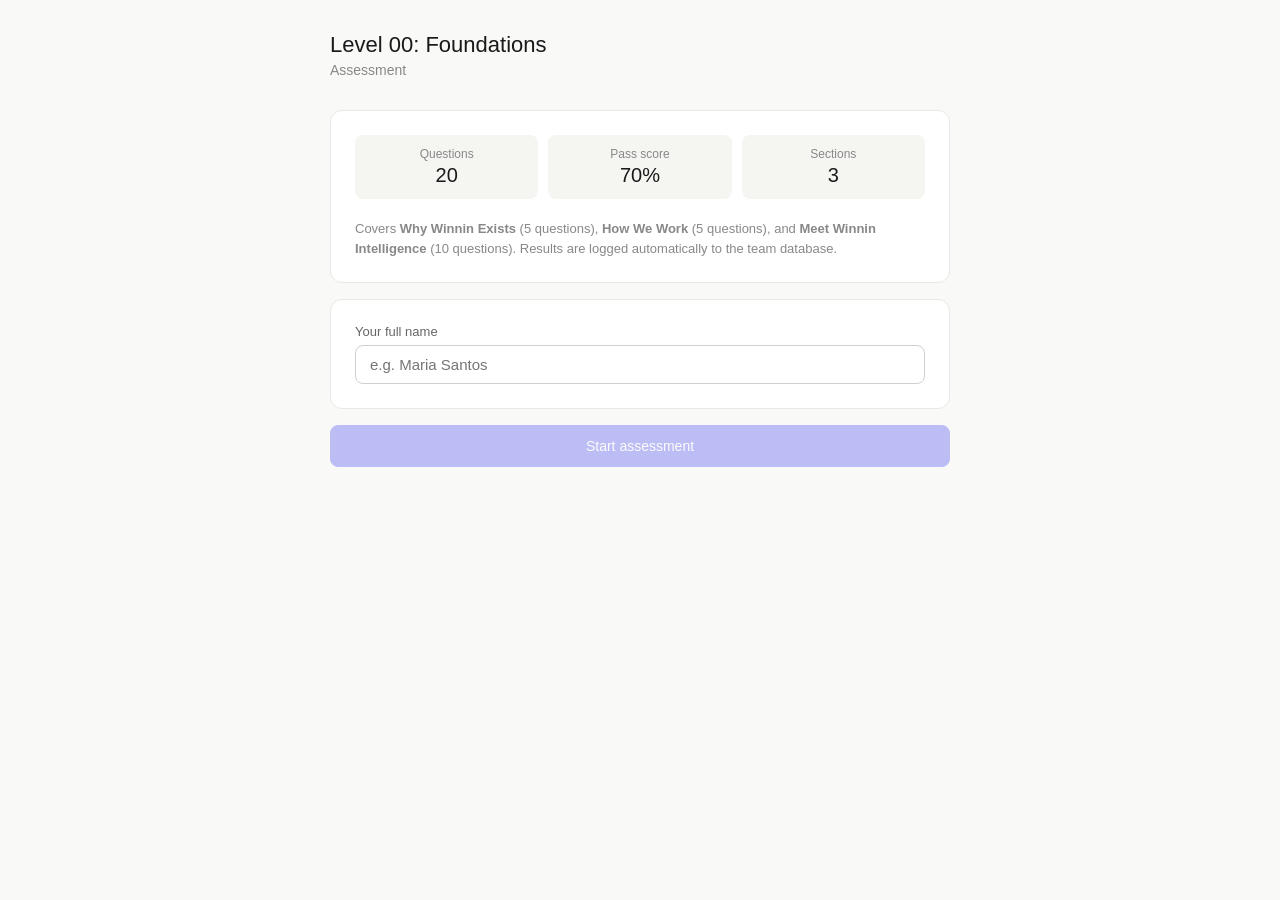
==== assessment.html @ dc9934c0 "Update and rename README.md to assessment.html" ====
<html lang="en">
<head>
<meta charset="UTF-8" />
<meta name="viewport" content="width=device-width, initial-scale=1.0" />
<title>Winnin Education — Level 00 Assessment</title>
<style>
  *{box-sizing:border-box;margin:0;padding:0}
  body{font-family:-apple-system,BlinkMacSystemFont,'Segoe UI',sans-serif;background:#f9f9f8;color:#1a1a1a;min-height:100vh;display:flex;align-items:flex-start;justify-content:center;padding:2rem 1rem}
  .wrap{width:100%;max-width:620px}
  h1{font-size:22px;font-weight:500;margin-bottom:4px}
  .sub{font-size:14px;color:#888;margin-bottom:2rem}
  .card{background:#fff;border:1px solid #e8e8e4;border-radius:12px;padding:1.5rem;margin-bottom:1rem}
  .metrics{display:grid;grid-template-columns:1fr 1fr 1fr;gap:10px;margin-bottom:1.25rem}
  .metric{background:#f5f5f2;border-radius:8px;padding:12px;text-align:center}
  .metric-label{font-size:12px;color:#888;margin-bottom:3px}
  .metric-val{font-size:20px;font-weight:500}
  .hint{font-size:13px;color:#888;line-height:1.5}
  label{display:block;font-size:13px;color:#666;margin-bottom:6px}
  input[type=text]{width:100%;padding:10px 14px;font-size:15px;border:1px solid #d0d0cc;border-radius:8px;background:#fff;color:#1a1a1a;outline:none}
  input[type=text]:focus{border-color:#6366f1}
  .btn{display:inline-block;padding:10px 20px;font-size:14px;border-radius:8px;border:1px solid #d0d0cc;background:#fff;color:#1a1a1a;cursor:pointer;transition:all 0.12s}
  .btn:hover{background:#f5f5f2}
  .btn:disabled{opacity:0.4;cursor:not-allowed}
  .btn-primary{background:#6366f1;color:#fff;border-color:#6366f1}
  .btn-primary:hover{opacity:0.88}
  .btn-full{width:100%;padding:12px}
  .progress-bar{height:4px;background:#e8e8e4;border-radius:2px;overflow:hidden;margin-bottom:1.5rem}
  .progress-fill{height:100%;background:#6366f1;border-radius:2px;transition:width 0.3s}
  .section-pill{display:inline-block;padding:3px 10px;border-radius:20px;font-size:12px;font-weight:500;margin-bottom:0.75rem}
  .s1{background:#ede9fe;color:#5b21b6}
  .s2{background:#fef3c7;color:#92400e}
  .s3{background:#dcfce7;color:#166534}
  .q-text{font-size:15px;font-weight:500;line-height:1.5;margin-bottom:1.25rem}
  .opt{display:block;width:100%;text-align:left;padding:12px 16px;margin:6px 0;background:#fff;border:1px solid #e8e8e4;border-radius:8px;cursor:pointer;font-size:14px;color:#1a1a1a;transition:all 0.12s}
  .opt:hover{border-color:#c0bfff;background:#f5f5fe}
  .opt.selected{border-color:#6366f1;background:#ede9fe;color:#4338ca}
  .opt.correct{border-color:#16a34a;background:#dcfce7;color:#166534}
  .opt.wrong{border-color:#dc2626;background:#fee2e2;color:#991b1b}
  .nav{display:flex;justify-content:space-between;align-items:center;margin-top:1.25rem}
  .score-big{font-size:36px;font-weight:500;text-align:center;margin:0.5rem 0}
  .score-sub{font-size:14px;color:#888;text-align:center;margin-bottom:1.5rem}
  .pass-pill{display:inline-block;padding:4px 14px;border-radius:20px;font-size:14px;font-weight:500}
  .pass{background:#dcfce7;color:#166534}
  .fail{background:#fee2e2;color:#991b1b}
  .breakdown{display:grid;grid-template-columns:1fr 1fr 1fr;gap:10px;margin-bottom:1rem}
  .cert{border:1px solid #e8e8e4;border-radius:12px;padding:2rem;text-align:center;margin-top:1rem}
  .cert-pre{font-size:10px;letter-spacing:2px;color:#888;text-transform:uppercase;margin-bottom:1rem}
  .cert-name{font-size:22px;font-weight:500;margin:8px 0}
  .cert-course{font-size:15px;font-weight:500;margin:4px 0}
  .cert-score{font-size:13px;color:#888;margin-bottom:1.5rem}
  .cert-footer{border-top:1px solid #e8e8e4;padding-top:1rem;display:flex;justify-content:space-between;font-size:11px;color:#aaa}
  .log-status{font-size:12px;margin-top:8px;text-align:center}
  .log-ok{color:#16a34a}
  .log-err{color:#dc2626}
  .log-pending{color:#888}
  .retake-hint{font-size:13px;color:#888;text-align:center;margin-top:0.75rem;line-height:1.5}
</style>
</head>
<body>
<div class="wrap">
  <div id="app"></div>
</div>
<script>
const DB_DS="ad9f760a-edb5-4b18-a1c2-7a0570f2996b";
const PASS=14;
const Qs=[
  {s:"Why Winnin Exists",sn:1,q:"According to Michael Goldhaber's theory of the Attention Economy, what is the truly scarce resource in the digital age?",opts:["Information — especially on the open web","Attention — which can only be earned, never bought","Money — since advertising costs keep rising","Data — which most brands don't know how to use"],c:1},
  {s:"Why Winnin Exists",sn:1,q:"What percentage of total brand-related engagement on social platforms comes from organic, user-generated content?",opts:["Less than 30%","Approximately 50%","More than 70%","More than 90%"],c:2},
  {s:"Why Winnin Exists",sn:1,q:"What is the Outside-In mindset?",opts:["Prioritizing external data sources over the brand's own data","Starting from what audiences care about in culture, then finding where the brand fits","Focusing exclusively on earned media over owned and paid","Building content strategies from social listening exports"],c:1},
  {s:"Why Winnin Exists",sn:1,q:"What makes Winnin fundamentally different from social listening tools?",opts:["Winnin covers more platforms than any social listening tool","Winnin is behavioral — it measures what people actually do, not what they say","Winnin includes proprietary sentiment analysis unavailable elsewhere","Winnin focuses exclusively on video content from influencers"],c:1},
  {s:"Why Winnin Exists",sn:1,q:"In the L'Oréal Brazil case, what insight took SkinCeuticals PTOCs from 36th to #1 in Share of Attention in a single quarter?",opts:["A major paid media investment across YouTube and Instagram","A celebrity influencer partnership timed to Christmas","Identifying that aesthetic procedures were the largest UGC skincare topic with zero brand investment","Launching a new product line targeting Gen Z consumers"],c:2},
  {s:"How We Work",sn:2,q:"What is the primary reason Winnin is a platform business rather than a service business?",opts:["Winnin only sells annual software licenses","Revenue and headcount decouple — one system serves many clients without proportional cost increase","The team never participates in client calls or presentations","The platform fully replaces the need for human strategic analysis"],c:1},
  {s:"How We Work",sn:2,q:"The Winnin Methodology always follows which core analytical principle?",opts:["Micro to macro — start specific and zoom out to the category","Brand-first — always begin by understanding the client's brand performance","Macro to micro — always start broad and funnel progressively to the specific insight","Category-first — always begin with category data before looking at any brand"],c:2},
  {s:"How We Work",sn:2,q:"A client brief says: 'We want to target Gen Z on TikTok with our new skincare line.' What is the correct first step?",opts:["Build a TikTok dashboard and run a creator analysis immediately","Strip the executional layer and ask: what does this audience genuinely care about?","Check the client's current Share of Attention on TikTok first","Accept the brief as written and begin a TikTok performance analysis"],c:1},
  {s:"How We Work",sn:2,q:"When should the default be to build a Dashboard rather than a Deck?",opts:["Only when the client explicitly requests a dashboard","Always — decks are never appropriate in a platform business","When the deliverable will be consulted more than once, clients need to explore data, or data will change","Only for strategic analyses that require deep data exploration"],c:2},
  {s:"How We Work",sn:2,q:"What are the three pillars of the Winnin Health Score and their weights?",opts:["NPS (40%), Churn Risk (30%), Expansion Revenue (30%)","Product Adoption (30%), Journey (40%), Client Experience / Satisfaction (30%)","Platform Usage (50%), Recurrence (30%), Advocacy (20%)","Engagement (33%), Revenue (33%), Satisfaction (34%)"],c:1},
  {s:"Meet Winnin Intelligence",sn:3,q:"Where do you find the Category page in Winnin Intelligence?",opts:["In a dedicated 'Category' tab in the top navigation sidebar","Under Brand tab → Overview","Inside the Culture tab","In Insights → Dashboards → Category view"],c:2},
  {s:"Meet Winnin Intelligence",sn:3,q:"To create a Custom Topic (Owned Topic), you must navigate to:",opts:["Insights → Dashboards → Create New Topic","Culture → Videos, build a boolean query, then click Create Topic","Culture → Topics → My Topics → Create Custom","Home → ZAI → Generate Custom Topic"],c:1},
  {s:"Meet Winnin Intelligence",sn:3,q:"What is E7 and why is it used to calculate the Relevance Index?",opts:["The top 7 most engaged videos — used to estimate territory relevance quickly","A 7-day rolling average of views — used to smooth out daily performance spikes","Engagement on the 7th day after publication — a fair comparison point before age-based bias accumulates","Engagement from the 7 most active creators — used as a proxy for cultural momentum"],c:2},
  {s:"Meet Winnin Intelligence",sn:3,q:"What is the key difference between how the Brand tab and Share of Attention handle historical content?",opts:["The Brand tab covers more platforms than SoA","SoA counts cumulative engagement from all videos ever posted; the Brand tab only counts videos posted within the selected period","The Brand tab accounts for sentiment filtering; SoA does not","There is no meaningful difference — both show the same underlying data"],c:1},
  {s:"Meet Winnin Intelligence",sn:3,q:"The Relationship metric in Winnin's Affinity section is best described as:",opts:["The percentage of audience overlap between two topics, as a universal percentage","A score quantifying audience connection strength — comparable only within the same analysis, not across analyses","The number of creators who produce content on both topics simultaneously","The revenue correlation between two brand territories in the same category"],c:1},
  {s:"Meet Winnin Intelligence",sn:3,q:"Which platform is NOT included in Winnin's engagement calculation?",opts:["YouTube","Instagram","Twitch","TikTok"],c:2},
  {s:"Meet Winnin Intelligence",sn:3,q:"Share of Attention filters for what type of content when calculating brand relevance?",opts:["Only organic UGC — owned and paid channels are excluded","Positive and neutral sentiment content only — negative content is excluded","Only content posted within the last 12 months","All content regardless of sentiment, weighted by engagement type"],c:1},
  {s:"Meet Winnin Intelligence",sn:3,q:"ZAI operates in two main analytical contexts. What are they?",opts:["Paid analysis and organic analysis","Brand context (performance and competitive analysis) and Territory context (cultural categories and trends)","Historical analysis and real-time analysis","Strategic analysis and activation analysis"],c:1},
  {s:"Meet Winnin Intelligence",sn:3,q:"The Tag Monitoring feature reduces standard data ingestion from 24–48 hours to approximately:",opts:["1 hour","4 hours","8 hours","12 hours"],c:1},
  {s:"Meet Winnin Intelligence",sn:3,q:"Why does Winnin keep Music Topics in separate tabs within the Culture section?",opts:["Music content is licensed differently and requires special platform permissions","Music analysis requires a separate subscription tier","Music consumption generates views orders of magnitude larger than other content, distorting all comparisons","Music topics require a different machine learning model to classify correctly"],c:2}
];

const sc={1:"s1",2:"s2",3:"s3"};
let st={screen:"welcome",name:"",qi:0,ans:{},sel:null,res:null,reviewed:false,logging:false,logErr:null,logOk:false};

function esc(s){return String(s).replace(/&/g,"&amp;").replace(/</g,"&lt;").replace(/>/g,"&gt;").replace(/"/g,"&quot;")}

function render(){
  const app=document.getElementById("app");
  if(st.screen==="welcome") app.innerHTML=welcome();
  else if(st.screen==="quiz") app.innerHTML=quiz();
  else app.innerHTML=results();
  bind();
}

function welcome(){
  const ok=st.name.trim().length>=2;
  return`<h1>Level 00: Foundations</h1>
<p class="sub">Assessment</p>
<div class="card">
  <div class="metrics">
    <div class="metric"><div class="metric-label">Questions</div><div class="metric-val">20</div></div>
    <div class="metric"><div class="metric-label">Pass score</div><div class="metric-val">70%</div></div>
    <div class="metric"><div class="metric-label">Sections</div><div class="metric-val">3</div></div>
  </div>
  <p class="hint">Covers <strong>Why Winnin Exists</strong> (5 questions), <strong>How We Work</strong> (5 questions), and <strong>Meet Winnin Intelligence</strong> (10 questions). Results are logged automatically to the team database.</p>
</div>
<div class="card">
  <label>Your full name</label>
  <input type="text" id="nameInput" value="${esc(st.name)}" placeholder="e.g. Maria Santos" maxlength="80" />
</div>
<button class="btn btn-primary btn-full" id="startBtn" ${ok?"":"disabled"}>Start assessment</button>`;
}

function quiz(){
  const q=Qs[st.qi];
  const pct=Math.round((st.qi/Qs.length)*100);
  let opts="";
  q.opts.forEach((o,i)=>{
    let cls="opt";
    if(st.reviewed){
      if(i===q.c)cls+=" correct";
      else if(i===st.sel&&i!==q.c)cls+=" wrong";
    } else {
      if(i===st.sel)cls+=" selected";
    }
    opts+=`<button class="${cls}" data-i="${i}">${String.fromCharCode(65+i)}. ${esc(o)}</button>`;
  });
  const showCheck=st.sel!==null&&!st.reviewed;
  const isLast=st.qi===Qs.length-1;
  return`<div class="progress-bar"><div class="progress-fill" style="width:${pct}%"></div></div>
<div style="display:flex;justify-content:space-between;align-items:center;margin-bottom:0.75rem">
  <span class="section-pill ${sc[q.sn]}">${esc(q.s)}</span>
  <span style="font-size:13px;color:#888">${st.qi+1} / ${Qs.length}</span>
</div>
<p class="q-text">${esc(q.q)}</p>
<div id="opts">${opts}</div>
<div class="nav">
  <button class="btn" id="backBtn" ${st.qi===0?"disabled":""}>← Back</button>
  <div style="display:flex;gap:8px">
    ${showCheck?`<button class="btn" id="checkBtn">Check answer</button>`:""}
    <button class="btn btn-primary" id="nextBtn" ${st.sel===null?"disabled":""}>${isLast?"Submit →":"Next →"}</button>
  </div>
</div>`;
}

function results(){
  const r=st.res;
  const passed=r.total>=PASS;
  const date=new Date().toLocaleDateString("en-US",{year:"numeric",month:"long",day:"numeric"});
  const logHtml=st.logging?`<p class="log-status log-pending">Logging result to team database...</p>`
    :st.logErr?`<p class="log-status log-err">${esc(st.logErr)}</p>`
    :st.logOk?`<p class="log-status log-ok">Result logged to team database.</p>`:"";
  const cert=passed?`<div class="cert">
    <div class="cert-pre">Certificate of Completion</div>
    <div style="font-size:13px;color:#888;margin-bottom:4px">This certifies that</div>
    <div class="cert-name">${esc(st.name)}</div>
    <div style="font-size:13px;color:#888;margin-bottom:8px">has successfully completed</div>
    <div class="cert-course">Winnin Education — Level 00: Foundations</div>
    <div class="cert-score">Score: ${r.total}/20 (${r.pct}%)</div>
    <div class="cert-footer">
      <span>${esc(date)}</span>
      <span>Winnin Education</span>
      <span>Rodrigo Maroni</span>
    </div>
  </div>`:"";
  const hint=!passed?`<p class="retake-hint">Review the summary pages at the end of each section and try again. You need ${PASS-r.total} more correct answer${PASS-r.total===1?"":"s"} to pass.</p>`:"";
  return`<div style="text-align:center;margin-bottom:1.5rem">
  <span class="pass-pill ${passed?"pass":"fail"}">${passed?"Assessment passed":"Assessment not passed"}</span>
  <div class="score-big">${r.total}/20</div>
  <div class="score-sub">${r.pct}% · ${passed?"Pass":"Fail"}</div>
</div>
<div class="breakdown">
  <div class="metric"><div class="metric-label">Why Winnin Exists</div><div class="metric-val">${r.s1}/5</div></div>
  <div class="metric"><div class="metric-label">How We Work</div><div class="metric-val">${r.s2}/5</div></div>
  <div class="metric"><div class="metric-label">Meet Winnin Intel.</div><div class="metric-val">${r.s3}/10</div></div>
</div>
${logHtml}
${cert}
${hint}
<div style="display:flex;gap:8px;justify-content:center;margin-top:1.5rem">
  <button class="btn" id="retakeBtn">Retake assessment</button>
  ${passed?`<button class="btn" onclick="window.print()">Save certificate (print)</button>`:""}
</div>`;
}

async function logResult(r){
  st.logging=true;st.logErr=null;st.logOk=false;render();
  const today=new Date().toISOString().split("T")[0];
  try{
    const resp=await fetch("https://api.anthropic.com/v1/messages",{
      method:"POST",
      headers:{"Content-Type":"application/json"},
      body:JSON.stringify({
        model:"claude-sonnet-4-20250514",
        max_tokens:1000,
        messages:[{role:"user",content:`Create a new page in the Notion database with data source ID ${DB_DS} with these exact values:\n- Full Name: "${st.name.trim()}"\n- date:Date:start: "${today}"\n- date:Date:is_datetime: 0\n- Score: ${r.total}\n- Percentage: ${r.pct}\n- Result: "${r.total>=PASS?"✅ Pass":"❌ Fail"}"\n- Why Winnin Exists: ${r.s1}\n- How We Work: ${r.s2}\n- Meet Winnin Intelligence: ${r.s3}\n\nCreate the page now using the notion tool.`}],
        mcp_servers:[{type:"url",url:"https://mcp.notion.com/mcp",name:"notion-mcp"}]
      })
    });
    if(resp.ok){st.logOk=true;}else{st.logErr="Could not log result — please notify your manager.";}
  }catch(e){st.logErr="Could not log result — please notify your manager.";}
  st.logging=false;render();
}

function bind(){
  const ni=document.getElementById("nameInput");
  if(ni){
    ni.addEventListener("input",e=>{st.name=e.target.value;document.getElementById("startBtn").disabled=st.name.trim().length<2;});
    ni.addEventListener("keydown",e=>{if(e.key==="Enter"&&st.name.trim().length>=2)document.getElementById("startBtn").click();});
  }
  const sb=document.getElementById("startBtn");
  if(sb)sb.addEventListener("click",()=>{if(st.name.trim().length>=2){st.screen="quiz";st.qi=0;st.ans={};st.sel=null;st.reviewed=false;render();}});
  document.querySelectorAll(".opt").forEach(b=>{b.addEventListener("click",()=>{if(st.reviewed)return;st.sel=parseInt(b.dataset.i);render();});});
  const cb=document.getElementById("checkBtn");
  if(cb)cb.addEventListener("click",()=>{st.reviewed=true;render();});
  const nb=document.getElementById("nextBtn");
  if(nb)nb.addEventListener("click",()=>{
    if(st.sel===null)return;
    st.ans[st.qi]=st.sel;st.reviewed=false;
    if(st.qi===Qs.length-1){
      let s1=0,s2=0,s3=0;
      Qs.forEach((q,i)=>{const ok=st.ans[i]===q.c;if(q.sn===1&&ok)s1++;if(q.sn===2&&ok)s2++;if(q.sn===3&&ok)s3++;});
      const total=s1+s2+s3;const pct=Math.round((total/20)*100);
      st.res={s1,s2,s3,total,pct};st.screen="results";render();logResult(st.res);
    }else{st.qi++;st.sel=st.ans[st.qi]??null;render();}
  });
  const bb=document.getElementById("backBtn");
  if(bb)bb.addEventListener("click",()=>{if(st.qi>0){st.qi--;st.sel=st.ans[st.qi]??null;st.reviewed=false;render();}});
  const rb=document.getElementById("retakeBtn");
  if(rb)rb.addEventListener("click",()=>{st.screen="welcome";st.qi=0;st.ans={};st.sel=null;st.res=null;st.reviewed=false;render();});
}

render();
</script>
</body>
</html>
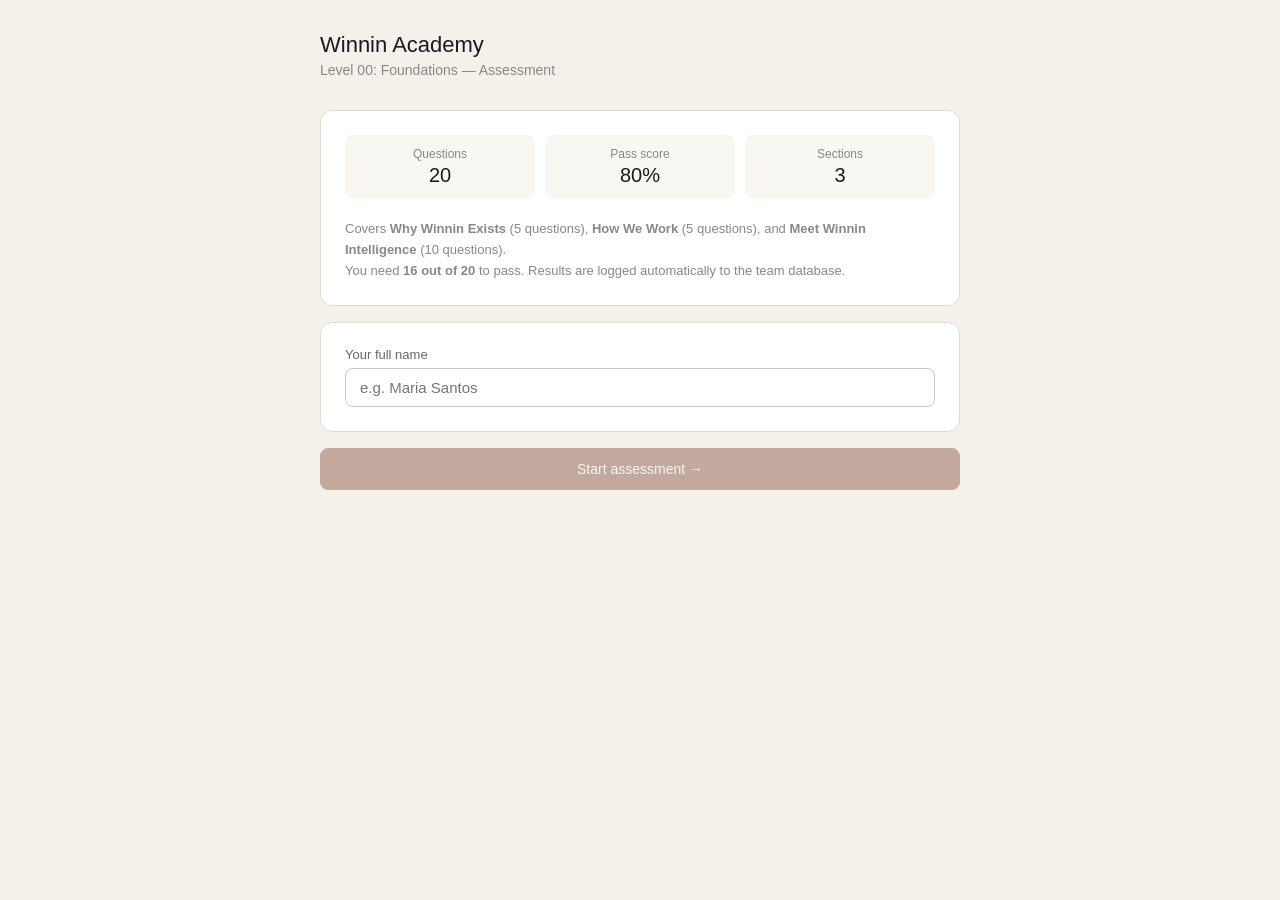
==== commit 07087761: "Update assessment.html" ====
--- a/assessment.html
+++ b/assessment.html
@@ -1,140 +1,388 @@
+
+<!DOCTYPE html>
 <html lang="en">
 <head>
-<meta charset="UTF-8" />
-<meta name="viewport" content="width=device-width, initial-scale=1.0" />
-<title>Winnin Education — Level 00 Assessment</title>
+<meta charset="UTF-8" /><meta name="viewport" content="width=device-width, initial-scale=1.0" />
+<title>Winnin Academy — Level 00 Assessment</title>
 <style>
-  *{box-sizing:border-box;margin:0;padding:0}
-  body{font-family:-apple-system,BlinkMacSystemFont,'Segoe UI',sans-serif;background:#f9f9f8;color:#1a1a1a;min-height:100vh;display:flex;align-items:flex-start;justify-content:center;padding:2rem 1rem}
-  .wrap{width:100%;max-width:620px}
-  h1{font-size:22px;font-weight:500;margin-bottom:4px}
-  .sub{font-size:14px;color:#888;margin-bottom:2rem}
-  .card{background:#fff;border:1px solid #e8e8e4;border-radius:12px;padding:1.5rem;margin-bottom:1rem}
-  .metrics{display:grid;grid-template-columns:1fr 1fr 1fr;gap:10px;margin-bottom:1.25rem}
-  .metric{background:#f5f5f2;border-radius:8px;padding:12px;text-align:center}
-  .metric-label{font-size:12px;color:#888;margin-bottom:3px}
-  .metric-val{font-size:20px;font-weight:500}
-  .hint{font-size:13px;color:#888;line-height:1.5}
-  label{display:block;font-size:13px;color:#666;margin-bottom:6px}
-  input[type=text]{width:100%;padding:10px 14px;font-size:15px;border:1px solid #d0d0cc;border-radius:8px;background:#fff;color:#1a1a1a;outline:none}
-  input[type=text]:focus{border-color:#6366f1}
-  .btn{display:inline-block;padding:10px 20px;font-size:14px;border-radius:8px;border:1px solid #d0d0cc;background:#fff;color:#1a1a1a;cursor:pointer;transition:all 0.12s}
-  .btn:hover{background:#f5f5f2}
-  .btn:disabled{opacity:0.4;cursor:not-allowed}
-  .btn-primary{background:#6366f1;color:#fff;border-color:#6366f1}
-  .btn-primary:hover{opacity:0.88}
-  .btn-full{width:100%;padding:12px}
-  .progress-bar{height:4px;background:#e8e8e4;border-radius:2px;overflow:hidden;margin-bottom:1.5rem}
-  .progress-fill{height:100%;background:#6366f1;border-radius:2px;transition:width 0.3s}
-  .section-pill{display:inline-block;padding:3px 10px;border-radius:20px;font-size:12px;font-weight:500;margin-bottom:0.75rem}
-  .s1{background:#ede9fe;color:#5b21b6}
-  .s2{background:#fef3c7;color:#92400e}
-  .s3{background:#dcfce7;color:#166534}
-  .q-text{font-size:15px;font-weight:500;line-height:1.5;margin-bottom:1.25rem}
-  .opt{display:block;width:100%;text-align:left;padding:12px 16px;margin:6px 0;background:#fff;border:1px solid #e8e8e4;border-radius:8px;cursor:pointer;font-size:14px;color:#1a1a1a;transition:all 0.12s}
-  .opt:hover{border-color:#c0bfff;background:#f5f5fe}
-  .opt.selected{border-color:#6366f1;background:#ede9fe;color:#4338ca}
-  .opt.correct{border-color:#16a34a;background:#dcfce7;color:#166534}
-  .opt.wrong{border-color:#dc2626;background:#fee2e2;color:#991b1b}
-  .nav{display:flex;justify-content:space-between;align-items:center;margin-top:1.25rem}
-  .score-big{font-size:36px;font-weight:500;text-align:center;margin:0.5rem 0}
-  .score-sub{font-size:14px;color:#888;text-align:center;margin-bottom:1.5rem}
-  .pass-pill{display:inline-block;padding:4px 14px;border-radius:20px;font-size:14px;font-weight:500}
-  .pass{background:#dcfce7;color:#166534}
-  .fail{background:#fee2e2;color:#991b1b}
-  .breakdown{display:grid;grid-template-columns:1fr 1fr 1fr;gap:10px;margin-bottom:1rem}
-  .cert{border:1px solid #e8e8e4;border-radius:12px;padding:2rem;text-align:center;margin-top:1rem}
-  .cert-pre{font-size:10px;letter-spacing:2px;color:#888;text-transform:uppercase;margin-bottom:1rem}
-  .cert-name{font-size:22px;font-weight:500;margin:8px 0}
-  .cert-course{font-size:15px;font-weight:500;margin:4px 0}
-  .cert-score{font-size:13px;color:#888;margin-bottom:1.5rem}
-  .cert-footer{border-top:1px solid #e8e8e4;padding-top:1rem;display:flex;justify-content:space-between;font-size:11px;color:#aaa}
-  .log-status{font-size:12px;margin-top:8px;text-align:center}
-  .log-ok{color:#16a34a}
-  .log-err{color:#dc2626}
-  .log-pending{color:#888}
-  .retake-hint{font-size:13px;color:#888;text-align:center;margin-top:0.75rem;line-height:1.5}
+*{box-sizing:border-box;margin:0;padding:0}
+body{font-family:-apple-system,BlinkMacSystemFont,'Segoe UI',sans-serif;background:#f4f1eb;color:#1a1a1a;min-height:100vh;display:flex;align-items:flex-start;justify-content:center;padding:2rem 1rem}
+.wrap{width:100%;max-width:640px}
+h1{font-size:22px;font-weight:500;margin-bottom:4px}
+.sub{font-size:14px;color:#888;margin-bottom:2rem}
+.card{background:#fff;border:1px solid #e0dbd0;border-radius:12px;padding:1.5rem;margin-bottom:1rem}
+.metrics{display:grid;grid-template-columns:1fr 1fr 1fr;gap:10px;margin-bottom:1.25rem}
+.metric{background:#f9f7f2;border-radius:8px;padding:12px;text-align:center}
+.metric-label{font-size:12px;color:#888;margin-bottom:3px}
+.metric-val{font-size:20px;font-weight:500}
+.hint{font-size:13px;color:#888;line-height:1.6}
+label{display:block;font-size:13px;color:#666;margin-bottom:6px}
+input[type=text]{width:100%;padding:10px 14px;font-size:15px;border:1px solid #ccc9be;border-radius:8px;background:#fff;color:#1a1a1a;outline:none}
+input[type=text]:focus{border-color:#7c3d2e}
+.btn{display:inline-block;padding:10px 20px;font-size:14px;border-radius:8px;border:1px solid #d0ccc0;background:#fff;color:#1a1a1a;cursor:pointer;transition:all 0.12s}
+.btn:hover{background:#f4f1eb}
+.btn:disabled{opacity:0.4;cursor:not-allowed}
+.btn-primary{background:#7c3d2e;color:#fff;border-color:#7c3d2e}
+.btn-primary:hover{background:#6a3326}
+.btn-full{width:100%;padding:12px}
+.progress-bar{height:4px;background:#e0dbd0;border-radius:2px;overflow:hidden;margin-bottom:1.5rem}
+.progress-fill{height:100%;background:#7c3d2e;border-radius:2px;transition:width 0.3s}
+.section-pill{display:inline-block;padding:3px 10px;border-radius:20px;font-size:12px;font-weight:500;margin-bottom:0.75rem}
+.s1{background:#fdeee9;color:#7c3d2e}
+.s2{background:#fef3c7;color:#7c5e1a}
+.s3{background:#e8f0e4;color:#2d5a1b}
+.q-text{font-size:15px;font-weight:500;line-height:1.5;margin-bottom:1.25rem}
+.opt{display:block;width:100%;text-align:left;padding:12px 16px;margin:6px 0;background:#fff;border:1px solid #e0dbd0;border-radius:8px;cursor:pointer;font-size:14px;color:#1a1a1a;transition:all 0.12s;line-height:1.4}
+.opt:hover{border-color:#c4a07a;background:#fdf9f5}
+.opt.selected{border-color:#7c3d2e;background:#fdeee9;color:#7c3d2e}
+.opt.correct{border-color:#2d6a1f;background:#e8f4e4;color:#1e5214}
+.opt.wrong{border-color:#c0392b;background:#fde8e8;color:#922b21}
+.nav{display:flex;justify-content:space-between;align-items:center;margin-top:1.25rem}
+.score-big{font-size:38px;font-weight:500;text-align:center;margin:0.5rem 0}
+.score-sub{font-size:14px;color:#888;text-align:center;margin-bottom:1.5rem}
+.pass-pill{display:inline-block;padding:4px 16px;border-radius:20px;font-size:14px;font-weight:500}
+.pass{background:#e8f4e4;color:#1e5214}
+.fail{background:#fde8e8;color:#922b21}
+.breakdown{display:grid;grid-template-columns:1fr 1fr 1fr;gap:10px;margin-bottom:1rem}
+.log-status{font-size:12px;margin-top:8px;text-align:center}
+.log-ok{color:#2d6a1f}.log-err{color:#c0392b}.log-pending{color:#888}
+.retake-hint{font-size:13px;color:#888;text-align:center;margin-top:0.75rem;line-height:1.6}
+.save-notice{background:#fdf6e8;border:1px solid #e8c97a;border-radius:8px;padding:12px 16px;font-size:13px;color:#7c5e1a;line-height:1.5;margin-top:1rem;text-align:center}
+
+/* ── CERTIFICATE ─────────────────────────────── */
+.cert-wrap{margin-top:1.25rem;padding:4px;background:linear-gradient(135deg,#c4a35a,#8b3a2f,#2d4a22,#c4a35a);border-radius:14px}
+.cert{background:#fdf8f0;border-radius:11px;padding:2.5rem 2rem;text-align:center;position:relative;overflow:hidden}
+.cert::before{content:'';position:absolute;inset:12px;border:1px solid #d4b896;border-radius:6px;pointer-events:none}
+.cert-corner{position:absolute;width:48px;height:48px;opacity:0.18}
+.cert-corner svg{width:48px;height:48px}
+.cert-tl{top:8px;left:8px}
+.cert-tr{top:8px;right:8px;transform:scaleX(-1)}
+.cert-bl{bottom:8px;left:8px;transform:scaleY(-1)}
+.cert-br{bottom:8px;right:8px;transform:scale(-1)}
+.cert-crown{font-size:32px;margin-bottom:8px;display:block}
+.cert-academy{font-size:10px;letter-spacing:3px;color:#8b3a2f;text-transform:uppercase;font-weight:600;margin-bottom:4px}
+.cert-divider{width:60px;height:2px;background:linear-gradient(90deg,transparent,#c4a35a,transparent);margin:10px auto}
+.cert-pre{font-size:12px;color:#888;margin-bottom:6px;letter-spacing:0.5px}
+.cert-name{font-size:26px;font-weight:600;color:#1a1a1a;margin:6px 0;font-style:italic}
+.cert-completed{font-size:12px;color:#888;margin-bottom:4px}
+.cert-course{font-size:15px;font-weight:600;color:#1a1a1a;margin:4px 0}
+.cert-score{font-size:13px;color:#7c5e1a;margin-bottom:1.5rem;font-weight:500}
+.cert-seal{display:inline-block;width:52px;height:52px;border-radius:50%;background:radial-gradient(circle,#c4a35a,#8b6914);color:#fff;font-size:22px;line-height:52px;margin-bottom:1rem;box-shadow:0 2px 8px rgba(140,90,20,0.35)}
+.cert-footer{border-top:1px solid #e8dcc8;padding-top:1.25rem;display:grid;grid-template-columns:1fr auto 1fr;align-items:center;gap:1rem}
+.cert-sig{text-align:center}
+.cert-sig-name{font-size:14px;font-weight:600;color:#1a1a1a;font-style:italic}
+.cert-sig-title{font-size:11px;color:#888;margin-top:2px}
+.cert-date{text-align:left;font-size:11px;color:#aaa}
+.cert-id{text-align:right;font-size:11px;color:#aaa}
 </style>
 </head>
 <body>
-<div class="wrap">
-  <div id="app"></div>
-</div>
+<div class="wrap"><div id="app"></div></div>
 <script>
-const DB_DS="ad9f760a-edb5-4b18-a1c2-7a0570f2996b";
-const PASS=14;
-const Qs=[
-  {s:"Why Winnin Exists",sn:1,q:"According to Michael Goldhaber's theory of the Attention Economy, what is the truly scarce resource in the digital age?",opts:["Information — especially on the open web","Attention — which can only be earned, never bought","Money — since advertising costs keep rising","Data — which most brands don't know how to use"],c:1},
-  {s:"Why Winnin Exists",sn:1,q:"What percentage of total brand-related engagement on social platforms comes from organic, user-generated content?",opts:["Less than 30%","Approximately 50%","More than 70%","More than 90%"],c:2},
-  {s:"Why Winnin Exists",sn:1,q:"What is the Outside-In mindset?",opts:["Prioritizing external data sources over the brand's own data","Starting from what audiences care about in culture, then finding where the brand fits","Focusing exclusively on earned media over owned and paid","Building content strategies from social listening exports"],c:1},
-  {s:"Why Winnin Exists",sn:1,q:"What makes Winnin fundamentally different from social listening tools?",opts:["Winnin covers more platforms than any social listening tool","Winnin is behavioral — it measures what people actually do, not what they say","Winnin includes proprietary sentiment analysis unavailable elsewhere","Winnin focuses exclusively on video content from influencers"],c:1},
-  {s:"Why Winnin Exists",sn:1,q:"In the L'Oréal Brazil case, what insight took SkinCeuticals PTOCs from 36th to #1 in Share of Attention in a single quarter?",opts:["A major paid media investment across YouTube and Instagram","A celebrity influencer partnership timed to Christmas","Identifying that aesthetic procedures were the largest UGC skincare topic with zero brand investment","Launching a new product line targeting Gen Z consumers"],c:2},
-  {s:"How We Work",sn:2,q:"What is the primary reason Winnin is a platform business rather than a service business?",opts:["Winnin only sells annual software licenses","Revenue and headcount decouple — one system serves many clients without proportional cost increase","The team never participates in client calls or presentations","The platform fully replaces the need for human strategic analysis"],c:1},
-  {s:"How We Work",sn:2,q:"The Winnin Methodology always follows which core analytical principle?",opts:["Micro to macro — start specific and zoom out to the category","Brand-first — always begin by understanding the client's brand performance","Macro to micro — always start broad and funnel progressively to the specific insight","Category-first — always begin with category data before looking at any brand"],c:2},
-  {s:"How We Work",sn:2,q:"A client brief says: 'We want to target Gen Z on TikTok with our new skincare line.' What is the correct first step?",opts:["Build a TikTok dashboard and run a creator analysis immediately","Strip the executional layer and ask: what does this audience genuinely care about?","Check the client's current Share of Attention on TikTok first","Accept the brief as written and begin a TikTok performance analysis"],c:1},
-  {s:"How We Work",sn:2,q:"When should the default be to build a Dashboard rather than a Deck?",opts:["Only when the client explicitly requests a dashboard","Always — decks are never appropriate in a platform business","When the deliverable will be consulted more than once, clients need to explore data, or data will change","Only for strategic analyses that require deep data exploration"],c:2},
-  {s:"How We Work",sn:2,q:"What are the three pillars of the Winnin Health Score and their weights?",opts:["NPS (40%), Churn Risk (30%), Expansion Revenue (30%)","Product Adoption (30%), Journey (40%), Client Experience / Satisfaction (30%)","Platform Usage (50%), Recurrence (30%), Advocacy (20%)","Engagement (33%), Revenue (33%), Satisfaction (34%)"],c:1},
-  {s:"Meet Winnin Intelligence",sn:3,q:"Where do you find the Category page in Winnin Intelligence?",opts:["In a dedicated 'Category' tab in the top navigation sidebar","Under Brand tab → Overview","Inside the Culture tab","In Insights → Dashboards → Category view"],c:2},
-  {s:"Meet Winnin Intelligence",sn:3,q:"To create a Custom Topic (Owned Topic), you must navigate to:",opts:["Insights → Dashboards → Create New Topic","Culture → Videos, build a boolean query, then click Create Topic","Culture → Topics → My Topics → Create Custom","Home → ZAI → Generate Custom Topic"],c:1},
-  {s:"Meet Winnin Intelligence",sn:3,q:"What is E7 and why is it used to calculate the Relevance Index?",opts:["The top 7 most engaged videos — used to estimate territory relevance quickly","A 7-day rolling average of views — used to smooth out daily performance spikes","Engagement on the 7th day after publication — a fair comparison point before age-based bias accumulates","Engagement from the 7 most active creators — used as a proxy for cultural momentum"],c:2},
-  {s:"Meet Winnin Intelligence",sn:3,q:"What is the key difference between how the Brand tab and Share of Attention handle historical content?",opts:["The Brand tab covers more platforms than SoA","SoA counts cumulative engagement from all videos ever posted; the Brand tab only counts videos posted within the selected period","The Brand tab accounts for sentiment filtering; SoA does not","There is no meaningful difference — both show the same underlying data"],c:1},
-  {s:"Meet Winnin Intelligence",sn:3,q:"The Relationship metric in Winnin's Affinity section is best described as:",opts:["The percentage of audience overlap between two topics, as a universal percentage","A score quantifying audience connection strength — comparable only within the same analysis, not across analyses","The number of creators who produce content on both topics simultaneously","The revenue correlation between two brand territories in the same category"],c:1},
-  {s:"Meet Winnin Intelligence",sn:3,q:"Which platform is NOT included in Winnin's engagement calculation?",opts:["YouTube","Instagram","Twitch","TikTok"],c:2},
-  {s:"Meet Winnin Intelligence",sn:3,q:"Share of Attention filters for what type of content when calculating brand relevance?",opts:["Only organic UGC — owned and paid channels are excluded","Positive and neutral sentiment content only — negative content is excluded","Only content posted within the last 12 months","All content regardless of sentiment, weighted by engagement type"],c:1},
-  {s:"Meet Winnin Intelligence",sn:3,q:"ZAI operates in two main analytical contexts. What are they?",opts:["Paid analysis and organic analysis","Brand context (performance and competitive analysis) and Territory context (cultural categories and trends)","Historical analysis and real-time analysis","Strategic analysis and activation analysis"],c:1},
-  {s:"Meet Winnin Intelligence",sn:3,q:"The Tag Monitoring feature reduces standard data ingestion from 24–48 hours to approximately:",opts:["1 hour","4 hours","8 hours","12 hours"],c:1},
-  {s:"Meet Winnin Intelligence",sn:3,q:"Why does Winnin keep Music Topics in separate tabs within the Culture section?",opts:["Music content is licensed differently and requires special platform permissions","Music analysis requires a separate subscription tier","Music consumption generates views orders of magnitude larger than other content, distorting all comparisons","Music topics require a different machine learning model to classify correctly"],c:2}
+// ── CONFIG ───────────────────────────────────────────────────────────────────
+const NOTION_TOKEN = "PASTE_YOUR_NOTION_INTEGRATION_TOKEN_HERE";
+const NOTION_DB_ID = "73e550e5c63c46c2940a88f43d605327";
+const PASS = 16; // 80% of 20
+// ─────────────────────────────────────────────────────────────────────────────
+
+const Qs = [
+  // ── SECTION 1: WHY WINNIN EXISTS (5 questions) ──
+  {
+    s:"Why Winnin Exists", sn:1,
+    q:"According to Michael Goldhaber's theory of the Attention Economy, what is the truly scarce resource in the digital age?",
+    opts:[
+      "Information — abundant on the web and growing faster than anyone can consume it",
+      "Attention — which can only be earned through relevance, never simply purchased",
+      "Money — since the cost of digital advertising keeps rising across all platforms",
+      "Data — which most brands collect at scale but rarely know how to interpret"
+    ], c:1
+  },
+  {
+    s:"Why Winnin Exists", sn:1,
+    q:"What percentage of total brand-related engagement on social platforms comes from organic, user-generated content?",
+    opts:[
+      "Less than 30% of total brand-related engagement",
+      "Approximately 50% of total brand-related engagement",
+      "More than 70% of total brand-related engagement",
+      "More than 90% of total brand-related engagement"
+    ], c:2
+  },
+  {
+    s:"Why Winnin Exists", sn:1,
+    q:"What is the Outside-In mindset?",
+    opts:[
+      "Starting with external data sources instead of relying on the brand's own internal research",
+      "Starting from what audiences care about in culture, then finding where the brand fits",
+      "Focusing exclusively on earned media channels at the expense of owned and paid content",
+      "Briefing creative teams using outputs exported directly from social listening platforms"
+    ], c:1
+  },
+  {
+    s:"Why Winnin Exists", sn:1,
+    q:"What makes Winnin fundamentally different from social listening tools?",
+    opts:[
+      "Winnin monitors a broader set of platforms than any social listening tool on the market",
+      "Winnin is behavioral — it measures what people actually do, not what they say",
+      "Winnin applies proprietary sentiment analysis that no competing tool can replicate",
+      "Winnin focuses exclusively on video content created by paid brand influencers"
+    ], c:1
+  },
+  {
+    s:"Why Winnin Exists", sn:1,
+    q:"What is Herbert Simon's contribution to the foundational theory behind the Attention Economy?",
+    opts:[
+      "He proved that earned media generates three times more trust than paid advertising content",
+      "He identified that a wealth of information creates a poverty of attention in the receiver",
+      "He developed the first quantitative framework for measuring cultural relevance in marketing",
+      "He coined the term 'attention economy' after conducting research at Stanford in the 1990s"
+    ], c:1
+  },
+
+  // ── SECTION 2: HOW WE WORK (5 questions) ──
+  {
+    s:"How We Work", sn:2,
+    q:"What is the primary reason Winnin is a platform business rather than a service business?",
+    opts:[
+      "Winnin sells only annual software licenses and does not offer any project-based pricing",
+      "Revenue and headcount decouple — one system can serve more clients without proportional added cost",
+      "The team never participates directly in client calls or in any strategic presentations",
+      "The platform is built to fully replace the need for human strategic analysis over time"
+    ], c:1
+  },
+  {
+    s:"How We Work", sn:2,
+    q:"The Winnin Methodology always follows which core analytical principle?",
+    opts:[
+      "Micro to macro — begin with the specific question and gradually zoom out to the category",
+      "Brand-first — always start by deeply understanding the client's own brand performance data",
+      "Macro to micro — always start broad and funnel progressively down to the specific insight",
+      "Category-first — always begin with category-level data before examining any individual brand"
+    ], c:2
+  },
+  {
+    s:"How We Work", sn:2,
+    q:"A client brief says: 'We want to target Gen Z on TikTok with our new skincare line.' What is the correct first step?",
+    opts:[
+      "Build a TikTok dashboard immediately and run a full creator analysis for this category",
+      "Strip the executional layer and ask: what does this specific audience genuinely care about?",
+      "Check the client's current Share of Attention on TikTok before taking any other action",
+      "Accept the brief as written and immediately begin a detailed TikTok performance analysis"
+    ], c:1
+  },
+  {
+    s:"How We Work", sn:2,
+    q:"When should the default be to build a Dashboard rather than a Deck?",
+    opts:[
+      "Only when the client explicitly requests a dashboard instead of a standard presentation format",
+      "Always — a deck is never the right output in a platform business under any circumstances",
+      "When the data needs to stay current, be explored by the client, or be consulted repeatedly",
+      "Only for complex strategic analyses that require deep filtering and cross-platform data work"
+    ], c:2
+  },
+  {
+    s:"How We Work", sn:2,
+    q:"What are the three pillars of the Winnin Health Score and their respective weights?",
+    opts:[
+      "NPS Score (40%), Churn Risk Assessment (30%), and Expansion Revenue Generated (30%)",
+      "Product Adoption (30%), Journey Progress (40%), and Client Experience / Satisfaction (30%)",
+      "Platform Usage Frequency (50%), Relationship Recurrence (30%), and Client Advocacy (20%)",
+      "Engagement Rate (33%), Revenue Growth (33%), and Client Satisfaction Survey Score (34%)"
+    ], c:1
+  },
+
+  // ── SECTION 3: MEET WINNIN INTELLIGENCE (10 questions) ──
+  {
+    s:"Meet Winnin Intelligence", sn:3,
+    q:"Where do you find the Category page in Winnin Intelligence?",
+    opts:[
+      "In a dedicated Category tab accessible from the top-level navigation sidebar",
+      "Under the Brand tab, nested within the Overview sub-section of the platform",
+      "Inside the Culture tab, as one of its four main navigable sub-sections",
+      "In the Insights tab, under Dashboards, in a dedicated Category analysis view"
+    ], c:2
+  },
+  {
+    s:"Meet Winnin Intelligence", sn:3,
+    q:"To create a Custom Topic (Owned Topic), you must navigate to:",
+    opts:[
+      "Insights tab → Dashboards section → use the Create New Topic option in the menu",
+      "Culture tab → Videos section → build a boolean query → click Create Topic",
+      "Culture tab → Topics section → My Topics sub-tab → use the Create Custom button",
+      "Home tab → ZAI interface → type a prompt to generate a Custom Topic automatically"
+    ], c:1
+  },
+  {
+    s:"Meet Winnin Intelligence", sn:3,
+    q:"What is E7 and why is it used to calculate the Relevance Index?",
+    opts:[
+      "The top 7 most engaged videos, used to estimate the overall size of a cultural territory",
+      "A rolling 7-day average of views, used to smooth out daily fluctuations in performance",
+      "Engagement measured on the 7th day after publishing, used for fair cross-time comparison",
+      "Engagement from the 7 most active creators in a territory, used as a cultural relevance proxy"
+    ], c:2
+  },
+  {
+    s:"Meet Winnin Intelligence", sn:3,
+    q:"What is the key difference between how the Brand tab and Share of Attention handle historical content?",
+    opts:[
+      "The Brand tab covers a broader set of social platforms than Share of Attention does",
+      "SoA counts all videos ever posted; the Brand tab only counts videos from the selected period",
+      "The Brand tab applies sentiment filtering to all data, while SoA includes all sentiment equally",
+      "There is no meaningful difference — both draw from the exact same underlying dataset"
+    ], c:1
+  },
+  {
+    s:"Meet Winnin Intelligence", sn:3,
+    q:"The Relationship metric in Winnin's Affinity section is best described as:",
+    opts:[
+      "The percentage of audience overlap between two topics, expressed as a universal figure",
+      "A relative score of audience connection — only meaningful when compared within the same analysis",
+      "The total number of creators who actively produce content on both topics simultaneously",
+      "The commercial correlation between two brand territories competing within the same category"
+    ], c:1
+  },
+  {
+    s:"Meet Winnin Intelligence", sn:3,
+    q:"Which platform is NOT included in Winnin's engagement calculation, and why?",
+    opts:[
+      "YouTube — which provides like and comment engagement data through its official API",
+      "Instagram — available through Meta's API when a Facebook account is connected to the platform",
+      "Twitch — whose API collects view data but does not provide publicly accessible engagement metrics",
+      "TikTok — which provides likes, comments, and shares through its data access arrangements"
+    ], c:2
+  },
+  {
+    s:"Meet Winnin Intelligence", sn:3,
+    q:"Share of Attention filters for what type of content when calculating brand relevance?",
+    opts:[
+      "Only organic UGC content — all owned and paid channel content is excluded from the calculation",
+      "Positive and neutral sentiment content only — negative content is excluded from the calculation",
+      "Only content posted within the last 12 months, to ensure the data reflects current relevance",
+      "All content regardless of sentiment, but weighted differently according to the engagement type"
+    ], c:1
+  },
+  {
+    s:"Meet Winnin Intelligence", sn:3,
+    q:"ZAI operates in two main analytical contexts. What are they?",
+    opts:[
+      "Paid content analysis and organic content analysis, covering all five data source platforms",
+      "Brand context for competitive and performance analysis, and Territory context for cultural insights",
+      "Historical trend analysis for long-term strategy, and real-time monitoring for live cultural moments",
+      "Strategic planning analysis for annual reviews, and campaign activation analysis for live events"
+    ], c:1
+  },
+  {
+    s:"Meet Winnin Intelligence", sn:3,
+    q:"The Tag Monitoring feature reduces standard data ingestion from 24–48 hours to approximately:",
+    opts:[
+      "Around 1 hour, making it near real-time and suitable for the fastest-moving cultural moments",
+      "Around 4 hours, enabling near real-time tracking of live campaigns and cultural activations",
+      "Around 8 hours, covering approximately one full business day of standard data processing",
+      "Around 12 hours, providing same-day data delivery for most brand activation requirements"
+    ], c:1
+  },
+  {
+    s:"Meet Winnin Intelligence", sn:3,
+    q:"Why does Winnin keep Music Topics in separate tabs within the Culture section?",
+    opts:[
+      "Music content is licensed differently and requires special platform permissions to access it",
+      "Music analysis is gated behind a separate subscription tier that must be unlocked first",
+      "Music generates views far larger than other content types, which distorts category comparisons",
+      "Music topics require an entirely separate machine learning model to classify and analyze correctly"
+    ], c:2
+  }
 ];
 
-const sc={1:"s1",2:"s2",3:"s3"};
-let st={screen:"welcome",name:"",qi:0,ans:{},sel:null,res:null,reviewed:false,logging:false,logErr:null,logOk:false};
-
-function esc(s){return String(s).replace(/&/g,"&amp;").replace(/</g,"&lt;").replace(/>/g,"&gt;").replace(/"/g,"&quot;")}
-
-function render(){
-  const app=document.getElementById("app");
-  if(st.screen==="welcome") app.innerHTML=welcome();
-  else if(st.screen==="quiz") app.innerHTML=quiz();
-  else app.innerHTML=results();
+const sc = {1:"s1", 2:"s2", 3:"s3"};
+let st = {screen:"welcome", name:"", qi:0, ans:{}, sel:null, res:null, reviewed:false, logging:false, logErr:null, logOk:false};
+
+async function logResult(r) {
+  st.logging = true; st.logErr = null; st.logOk = false; render();
+  const today = new Date().toISOString().split("T")[0];
+  try {
+    const resp = await fetch("https://api.notion.com/v1/pages", {
+      method: "POST",
+      headers: {
+        "Authorization": "Bearer " + NOTION_TOKEN,
+        "Notion-Version": "2022-06-28",
+        "Content-Type": "application/json"
+      },
+      body: JSON.stringify({
+        parent: { database_id: NOTION_DB_ID },
+        properties: {
+          "Full Name": { title: [{ text: { content: st.name.trim() } }] },
+          "Date": { date: { start: today } },
+          "Score": { number: r.total },
+          "Percentage": { number: r.pct },
+          "Result": { select: { name: r.total >= PASS ? "✅ Pass" : "❌ Fail" } },
+          "Why Winnin Exists": { number: r.s1 },
+          "How We Work": { number: r.s2 },
+          "Meet Winnin Intelligence": { number: r.s3 }
+        }
+      })
+    });
+    if (resp.ok) { st.logOk = true; }
+    else { const b = await resp.json().catch(() => ({})); console.error("Notion:", b); st.logErr = "Logging failed — please screenshot your certificate and notify your manager."; }
+  } catch(e) { console.error(e); st.logErr = "Logging failed — please screenshot your certificate and notify your manager."; }
+  st.logging = false; render();
+}
+
+function esc(s) {
+  return String(s).replace(/&/g,"&amp;").replace(/</g,"&lt;").replace(/>/g,"&gt;").replace(/"/g,"&quot;");
+}
+
+function cornerSVG() {
+  return `<svg viewBox="0 0 48 48" fill="none" xmlns="http://www.w3.org/2000/svg">
+    <path d="M4 4 L4 20 M4 4 L20 4" stroke="#8b3a2f" stroke-width="2.5" stroke-linecap="round"/>
+    <path d="M4 8 L8 4" stroke="#c4a35a" stroke-width="1.5" stroke-linecap="round"/>
+    <circle cx="6" cy="6" r="2" fill="#8b3a2f"/>
+  </svg>`;
+}
+
+function render() {
+  const app = document.getElementById("app");
+  if (st.screen === "welcome") app.innerHTML = welcome();
+  else if (st.screen === "quiz") app.innerHTML = quiz();
+  else app.innerHTML = results();
   bind();
 }
 
-function welcome(){
-  const ok=st.name.trim().length>=2;
-  return`<h1>Level 00: Foundations</h1>
-<p class="sub">Assessment</p>
+function welcome() {
+  const ok = st.name.trim().length >= 2;
+  return `<h1>Winnin Academy</h1>
+<p class="sub">Level 00: Foundations — Assessment</p>
 <div class="card">
   <div class="metrics">
     <div class="metric"><div class="metric-label">Questions</div><div class="metric-val">20</div></div>
-    <div class="metric"><div class="metric-label">Pass score</div><div class="metric-val">70%</div></div>
+    <div class="metric"><div class="metric-label">Pass score</div><div class="metric-val">80%</div></div>
     <div class="metric"><div class="metric-label">Sections</div><div class="metric-val">3</div></div>
   </div>
-  <p class="hint">Covers <strong>Why Winnin Exists</strong> (5 questions), <strong>How We Work</strong> (5 questions), and <strong>Meet Winnin Intelligence</strong> (10 questions). Results are logged automatically to the team database.</p>
+  <p class="hint">Covers <strong>Why Winnin Exists</strong> (5 questions), <strong>How We Work</strong> (5 questions), and <strong>Meet Winnin Intelligence</strong> (10 questions).<br>You need <strong>16 out of 20</strong> to pass. Results are logged automatically to the team database.</p>
 </div>
 <div class="card">
   <label>Your full name</label>
   <input type="text" id="nameInput" value="${esc(st.name)}" placeholder="e.g. Maria Santos" maxlength="80" />
 </div>
-<button class="btn btn-primary btn-full" id="startBtn" ${ok?"":"disabled"}>Start assessment</button>`;
-}
-
-function quiz(){
-  const q=Qs[st.qi];
-  const pct=Math.round((st.qi/Qs.length)*100);
-  let opts="";
-  q.opts.forEach((o,i)=>{
-    let cls="opt";
-    if(st.reviewed){
-      if(i===q.c)cls+=" correct";
-      else if(i===st.sel&&i!==q.c)cls+=" wrong";
+<button class="btn btn-primary btn-full" id="startBtn" ${ok ? "" : "disabled"}>Start assessment →</button>`;
+}
+
+function quiz() {
+  const q = Qs[st.qi];
+  const pct = Math.round((st.qi / Qs.length) * 100);
+  let opts = "";
+  q.opts.forEach((o, i) => {
+    let cls = "opt";
+    if (st.reviewed) {
+      if (i === q.c) cls += " correct";
+      else if (i === st.sel && i !== q.c) cls += " wrong";
     } else {
-      if(i===st.sel)cls+=" selected";
+      if (i === st.sel) cls += " selected";
     }
-    opts+=`<button class="${cls}" data-i="${i}">${String.fromCharCode(65+i)}. ${esc(o)}</button>`;
+    opts += `<button class="${cls}" data-i="${i}">${String.fromCharCode(65+i)}. ${esc(o)}</button>`;
   });
-  const showCheck=st.sel!==null&&!st.reviewed;
-  const isLast=st.qi===Qs.length-1;
-  return`<div class="progress-bar"><div class="progress-fill" style="width:${pct}%"></div></div>
+  const showCheck = st.sel !== null && !st.reviewed;
+  const isLast = st.qi === Qs.length - 1;
+  return `<div class="progress-bar"><div class="progress-fill" style="width:${pct}%"></div></div>
 <div style="display:flex;justify-content:space-between;align-items:center;margin-bottom:0.75rem">
   <span class="section-pill ${sc[q.sn]}">${esc(q.s)}</span>
   <span style="font-size:13px;color:#888">${st.qi+1} / ${Qs.length}</span>
@@ -142,39 +390,67 @@
 <p class="q-text">${esc(q.q)}</p>
 <div id="opts">${opts}</div>
 <div class="nav">
-  <button class="btn" id="backBtn" ${st.qi===0?"disabled":""}>← Back</button>
+  <button class="btn" id="backBtn" ${st.qi === 0 ? "disabled" : ""}>← Back</button>
   <div style="display:flex;gap:8px">
-    ${showCheck?`<button class="btn" id="checkBtn">Check answer</button>`:""}
-    <button class="btn btn-primary" id="nextBtn" ${st.sel===null?"disabled":""}>${isLast?"Submit →":"Next →"}</button>
+    ${showCheck ? `<button class="btn" id="checkBtn">Check answer</button>` : ""}
+    <button class="btn btn-primary" id="nextBtn" ${st.sel === null ? "disabled" : ""}>${isLast ? "Submit →" : "Next →"}</button>
   </div>
 </div>`;
 }
 
-function results(){
-  const r=st.res;
-  const passed=r.total>=PASS;
-  const date=new Date().toLocaleDateString("en-US",{year:"numeric",month:"long",day:"numeric"});
-  const logHtml=st.logging?`<p class="log-status log-pending">Logging result to team database...</p>`
-    :st.logErr?`<p class="log-status log-err">${esc(st.logErr)}</p>`
-    :st.logOk?`<p class="log-status log-ok">Result logged to team database.</p>`:"";
-  const cert=passed?`<div class="cert">
-    <div class="cert-pre">Certificate of Completion</div>
-    <div style="font-size:13px;color:#888;margin-bottom:4px">This certifies that</div>
-    <div class="cert-name">${esc(st.name)}</div>
-    <div style="font-size:13px;color:#888;margin-bottom:8px">has successfully completed</div>
-    <div class="cert-course">Winnin Education — Level 00: Foundations</div>
-    <div class="cert-score">Score: ${r.total}/20 (${r.pct}%)</div>
-    <div class="cert-footer">
-      <span>${esc(date)}</span>
-      <span>Winnin Education</span>
-      <span>Rodrigo Maroni</span>
+function results() {
+  const r = st.res;
+  const passed = r.total >= PASS;
+  const date = new Date().toLocaleDateString("en-US", {year:"numeric", month:"long", day:"numeric"});
+  const certId = "WA-L00-" + new Date().getFullYear() + "-" + Math.random().toString(36).substr(2,6).toUpperCase();
+
+  const logHtml = st.logging
+    ? `<p class="log-status log-pending">Logging result to team database...</p>`
+    : st.logErr
+    ? `<p class="log-status log-err">${esc(st.logErr)}</p>`
+    : st.logOk
+    ? `<p class="log-status log-ok">✓ Result logged to team database.</p>`
+    : "";
+
+  const cert = passed ? `
+  <div class="cert-wrap">
+    <div class="cert">
+      <div class="cert-corner cert-tl">${cornerSVG()}</div>
+      <div class="cert-corner cert-tr">${cornerSVG()}</div>
+      <div class="cert-corner cert-bl">${cornerSVG()}</div>
+      <div class="cert-corner cert-br">${cornerSVG()}</div>
+      <span class="cert-crown">♛</span>
+      <div class="cert-academy">Winnin Academy</div>
+      <div class="cert-divider"></div>
+      <p class="cert-pre">This is to certify that</p>
+      <div class="cert-name">${esc(st.name)}</div>
+      <p class="cert-completed">has successfully completed</p>
+      <div class="cert-course">Level 00: Foundations</div>
+      <div class="cert-score">Score: ${r.total}/20 &nbsp;·&nbsp; ${r.pct}% &nbsp;·&nbsp; Pass</div>
+      <div class="cert-divider"></div>
+      <div class="cert-seal">♛</div>
+      <div class="cert-footer">
+        <div class="cert-date">${esc(date)}</div>
+        <div class="cert-sig">
+          <div class="cert-sig-name">Gian Martinez</div>
+          <div class="cert-sig-title">Founder &amp; CEO, Winnin</div>
+        </div>
+        <div class="cert-id">${certId}</div>
+      </div>
     </div>
-  </div>`:"";
-  const hint=!passed?`<p class="retake-hint">Review the summary pages at the end of each section and try again. You need ${PASS-r.total} more correct answer${PASS-r.total===1?"":"s"} to pass.</p>`:"";
-  return`<div style="text-align:center;margin-bottom:1.5rem">
-  <span class="pass-pill ${passed?"pass":"fail"}">${passed?"Assessment passed":"Assessment not passed"}</span>
+  </div>
+  <div class="save-notice">
+    📸 <strong>Save your certificate.</strong> Take a screenshot or use your browser's Print function (Ctrl/Cmd + P → Save as PDF) to keep a copy — in case the automatic log didn't go through.
+  </div>` : "";
+
+  const hint = !passed
+    ? `<p class="retake-hint">You need ${PASS - r.total} more correct answer${PASS - r.total === 1 ? "" : "s"} to pass (16/20 required). Review the summary pages at the end of each section and retake when you're ready.</p>`
+    : "";
+
+  return `<div style="text-align:center;margin-bottom:1.5rem">
+  <span class="pass-pill ${passed ? "pass" : "fail"}">${passed ? "Assessment passed ✓" : "Assessment not passed"}</span>
   <div class="score-big">${r.total}/20</div>
-  <div class="score-sub">${r.pct}% · ${passed?"Pass":"Fail"}</div>
+  <div class="score-sub">${r.pct}% · ${passed ? "Pass" : "Fail"} · 80% required</div>
 </div>
 <div class="breakdown">
   <div class="metric"><div class="metric-label">Why Winnin Exists</div><div class="metric-val">${r.s1}/5</div></div>
@@ -184,57 +460,63 @@
 ${logHtml}
 ${cert}
 ${hint}
-<div style="display:flex;gap:8px;justify-content:center;margin-top:1.5rem">
+<div style="display:flex;gap:8px;justify-content:center;margin-top:1.5rem;flex-wrap:wrap">
   <button class="btn" id="retakeBtn">Retake assessment</button>
-  ${passed?`<button class="btn" onclick="window.print()">Save certificate (print)</button>`:""}
+  ${passed ? `<button class="btn btn-primary" onclick="window.print()">Print / Save as PDF</button>` : ""}
 </div>`;
 }
 
-async function logResult(r){
-  st.logging=true;st.logErr=null;st.logOk=false;render();
-  const today=new Date().toISOString().split("T")[0];
-  try{
-    const resp=await fetch("https://api.anthropic.com/v1/messages",{
-      method:"POST",
-      headers:{"Content-Type":"application/json"},
-      body:JSON.stringify({
-        model:"claude-sonnet-4-20250514",
-        max_tokens:1000,
-        messages:[{role:"user",content:`Create a new page in the Notion database with data source ID ${DB_DS} with these exact values:\n- Full Name: "${st.name.trim()}"\n- date:Date:start: "${today}"\n- date:Date:is_datetime: 0\n- Score: ${r.total}\n- Percentage: ${r.pct}\n- Result: "${r.total>=PASS?"✅ Pass":"❌ Fail"}"\n- Why Winnin Exists: ${r.s1}\n- How We Work: ${r.s2}\n- Meet Winnin Intelligence: ${r.s3}\n\nCreate the page now using the notion tool.`}],
-        mcp_servers:[{type:"url",url:"https://mcp.notion.com/mcp",name:"notion-mcp"}]
-      })
+function bind() {
+  const ni = document.getElementById("nameInput");
+  if (ni) {
+    ni.addEventListener("input", e => {
+      st.name = e.target.value;
+      document.getElementById("startBtn").disabled = st.name.trim().length < 2;
     });
-    if(resp.ok){st.logOk=true;}else{st.logErr="Could not log result — please notify your manager.";}
-  }catch(e){st.logErr="Could not log result — please notify your manager.";}
-  st.logging=false;render();
-}
-
-function bind(){
-  const ni=document.getElementById("nameInput");
-  if(ni){
-    ni.addEventListener("input",e=>{st.name=e.target.value;document.getElementById("startBtn").disabled=st.name.trim().length<2;});
-    ni.addEventListener("keydown",e=>{if(e.key==="Enter"&&st.name.trim().length>=2)document.getElementById("startBtn").click();});
+    ni.addEventListener("keydown", e => {
+      if (e.key === "Enter" && st.name.trim().length >= 2) document.getElementById("startBtn").click();
+    });
   }
-  const sb=document.getElementById("startBtn");
-  if(sb)sb.addEventListener("click",()=>{if(st.name.trim().length>=2){st.screen="quiz";st.qi=0;st.ans={};st.sel=null;st.reviewed=false;render();}});
-  document.querySelectorAll(".opt").forEach(b=>{b.addEventListener("click",()=>{if(st.reviewed)return;st.sel=parseInt(b.dataset.i);render();});});
-  const cb=document.getElementById("checkBtn");
-  if(cb)cb.addEventListener("click",()=>{st.reviewed=true;render();});
-  const nb=document.getElementById("nextBtn");
-  if(nb)nb.addEventListener("click",()=>{
-    if(st.sel===null)return;
-    st.ans[st.qi]=st.sel;st.reviewed=false;
-    if(st.qi===Qs.length-1){
-      let s1=0,s2=0,s3=0;
-      Qs.forEach((q,i)=>{const ok=st.ans[i]===q.c;if(q.sn===1&&ok)s1++;if(q.sn===2&&ok)s2++;if(q.sn===3&&ok)s3++;});
-      const total=s1+s2+s3;const pct=Math.round((total/20)*100);
-      st.res={s1,s2,s3,total,pct};st.screen="results";render();logResult(st.res);
-    }else{st.qi++;st.sel=st.ans[st.qi]??null;render();}
+  const sb = document.getElementById("startBtn");
+  if (sb) sb.addEventListener("click", () => {
+    if (st.name.trim().length >= 2) {
+      st.screen = "quiz"; st.qi = 0; st.ans = {}; st.sel = null; st.reviewed = false; render();
+    }
   });
-  const bb=document.getElementById("backBtn");
-  if(bb)bb.addEventListener("click",()=>{if(st.qi>0){st.qi--;st.sel=st.ans[st.qi]??null;st.reviewed=false;render();}});
-  const rb=document.getElementById("retakeBtn");
-  if(rb)rb.addEventListener("click",()=>{st.screen="welcome";st.qi=0;st.ans={};st.sel=null;st.res=null;st.reviewed=false;render();});
+  document.querySelectorAll(".opt").forEach(b => {
+    b.addEventListener("click", () => { if (st.reviewed) return; st.sel = parseInt(b.dataset.i); render(); });
+  });
+  const cb = document.getElementById("checkBtn");
+  if (cb) cb.addEventListener("click", () => { st.reviewed = true; render(); });
+  const nb = document.getElementById("nextBtn");
+  if (nb) nb.addEventListener("click", () => {
+    if (st.sel === null) return;
+    st.ans[st.qi] = st.sel; st.reviewed = false;
+    if (st.qi === Qs.length - 1) {
+      let s1=0, s2=0, s3=0;
+      Qs.forEach((q, i) => {
+        const ok = st.ans[i] === q.c;
+        if (q.sn === 1 && ok) s1++;
+        if (q.sn === 2 && ok) s2++;
+        if (q.sn === 3 && ok) s3++;
+      });
+      const total = s1+s2+s3;
+      const pct = Math.round((total/20)*100);
+      st.res = {s1, s2, s3, total, pct};
+      st.screen = "results"; render();
+      logResult(st.res);
+    } else {
+      st.qi++; st.sel = st.ans[st.qi] ?? null; render();
+    }
+  });
+  const bb = document.getElementById("backBtn");
+  if (bb) bb.addEventListener("click", () => {
+    if (st.qi > 0) { st.qi--; st.sel = st.ans[st.qi] ?? null; st.reviewed = false; render(); }
+  });
+  const rb = document.getElementById("retakeBtn");
+  if (rb) rb.addEventListener("click", () => {
+    st.screen = "welcome"; st.qi = 0; st.ans = {}; st.sel = null; st.res = null; st.reviewed = false; render();
+  });
 }
 
 render();
